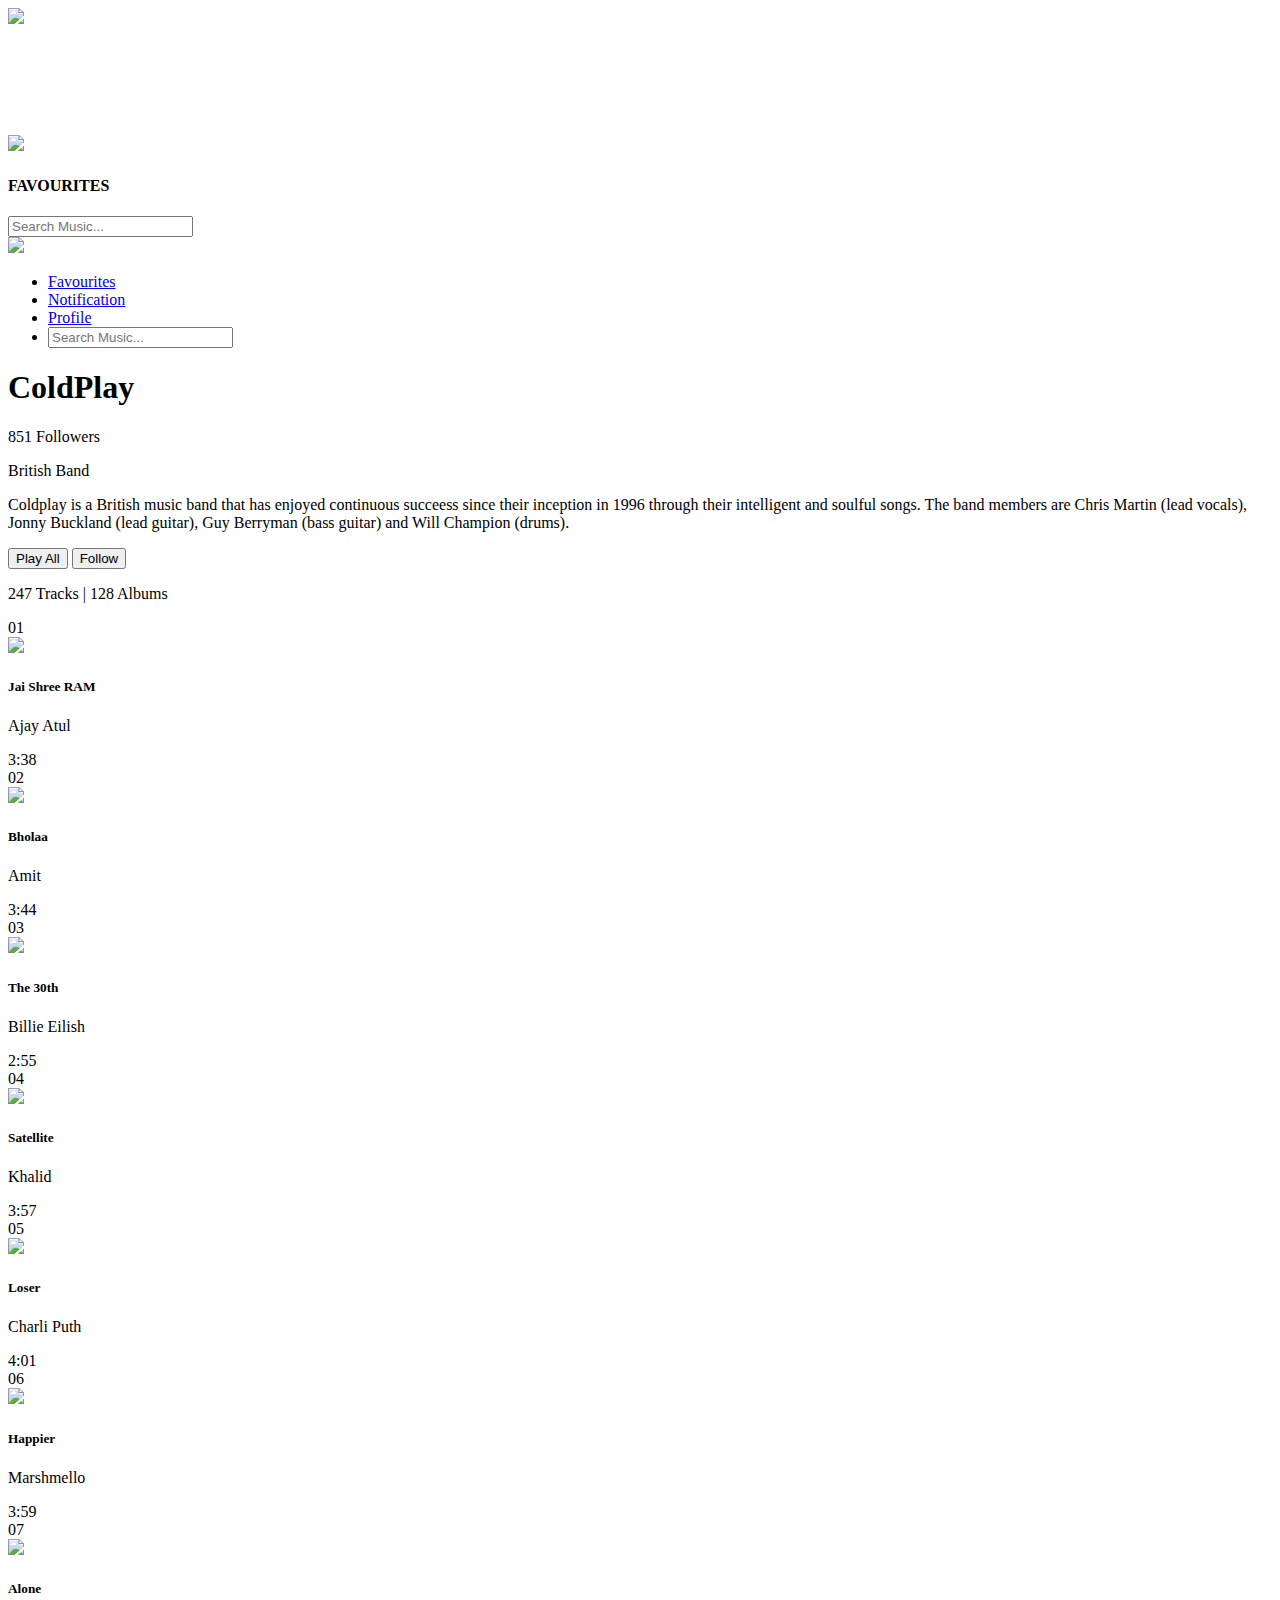
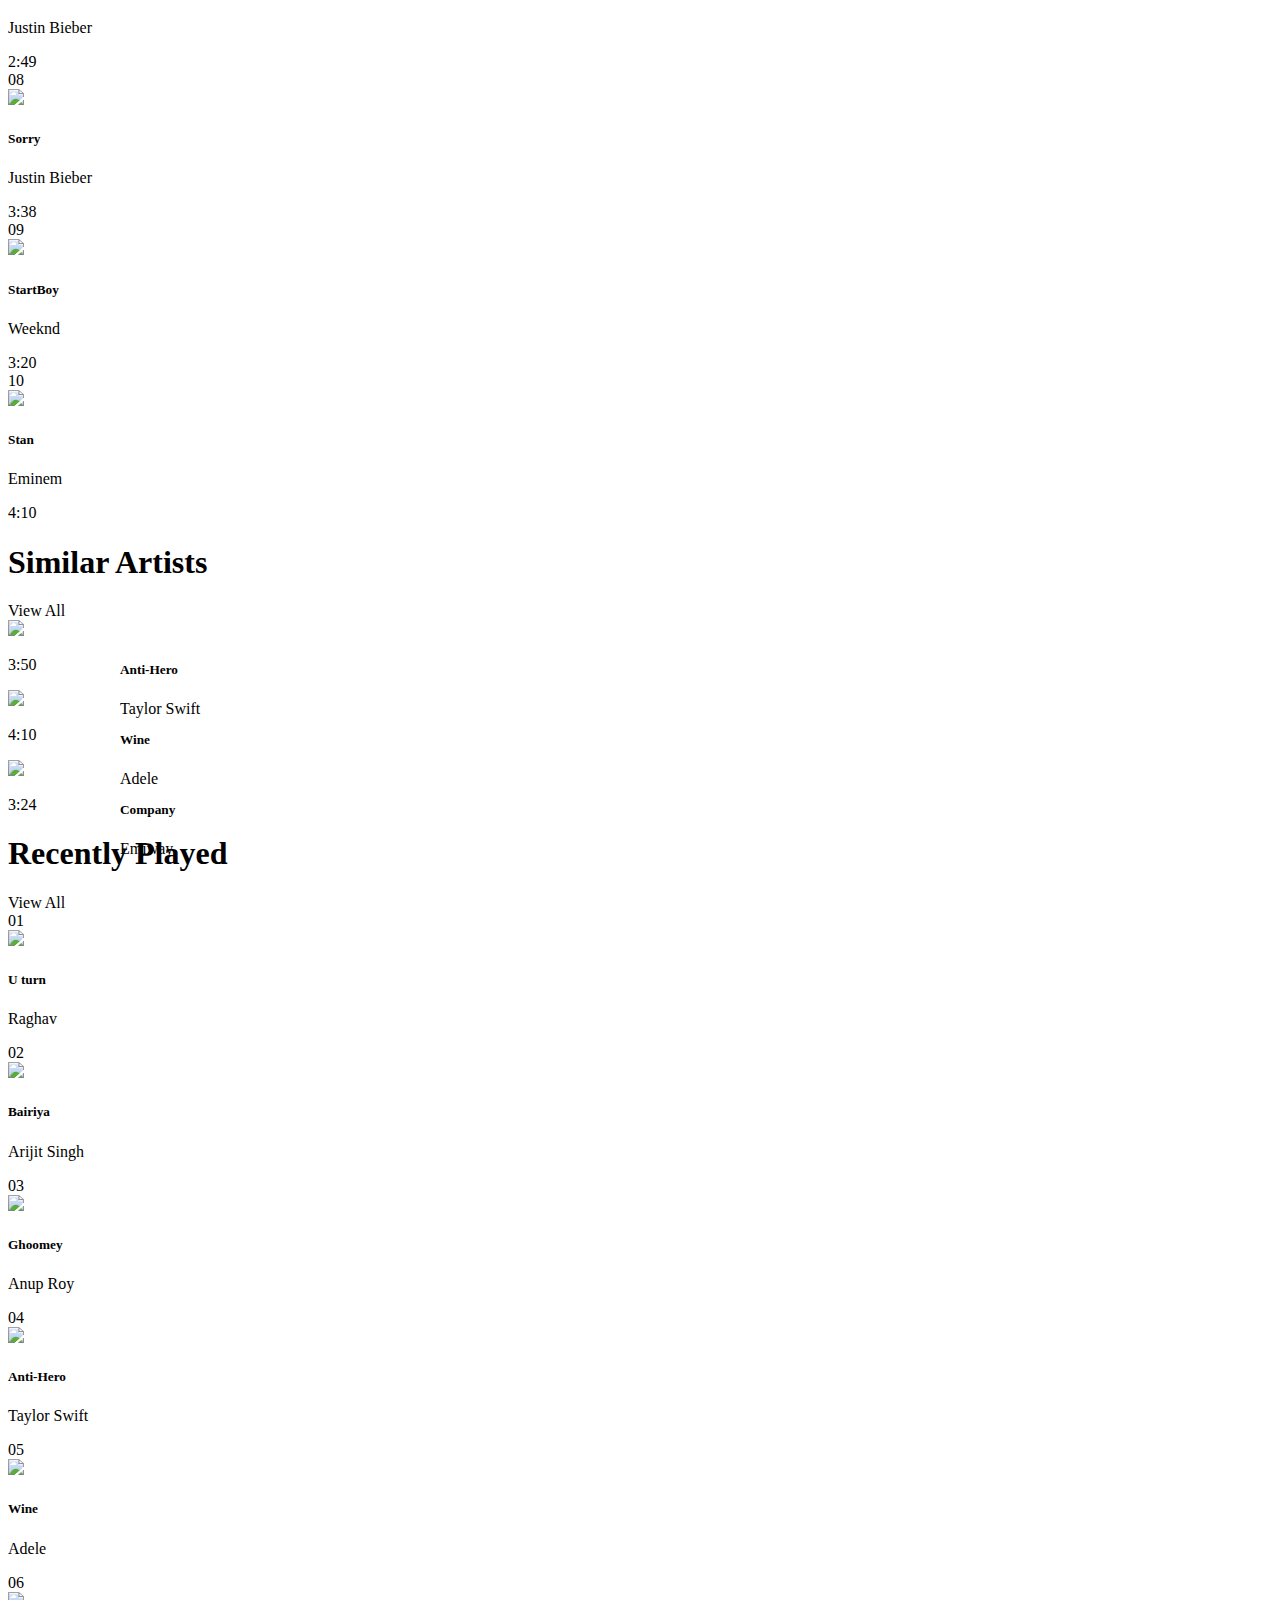
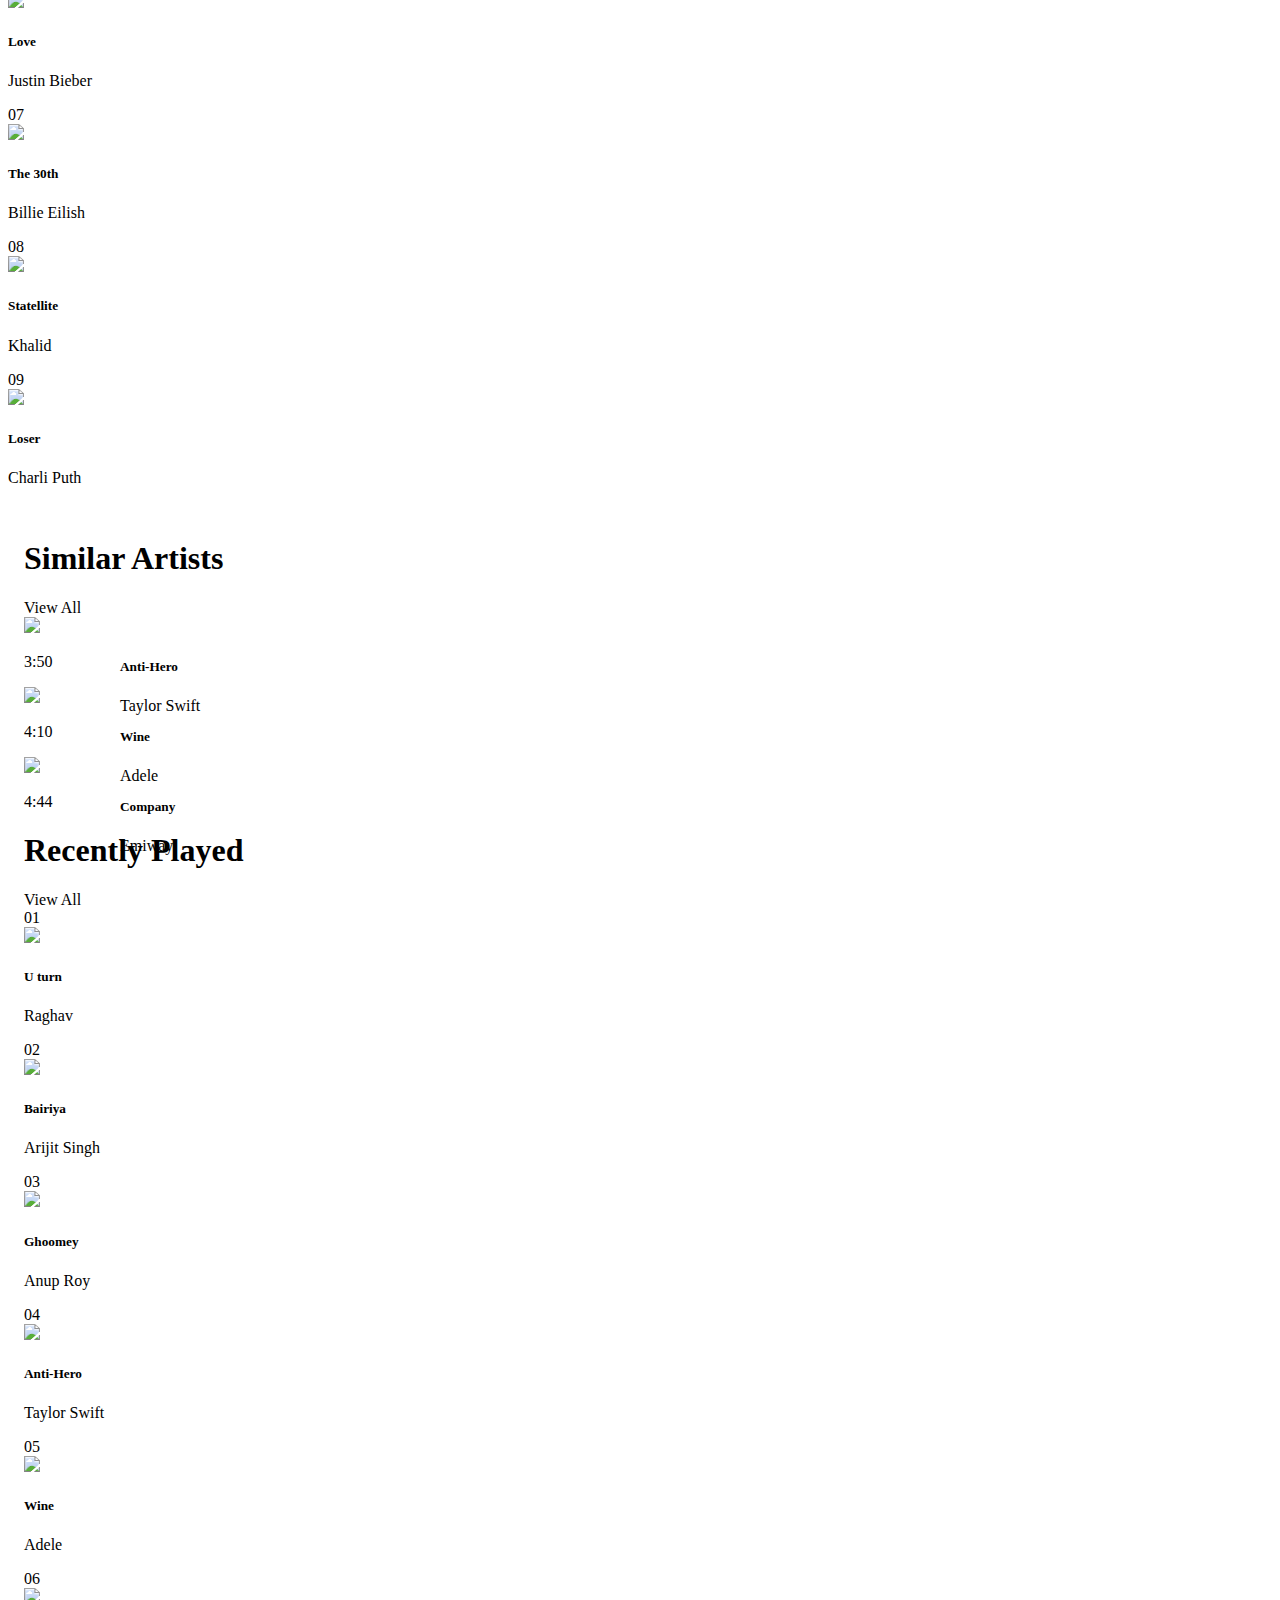
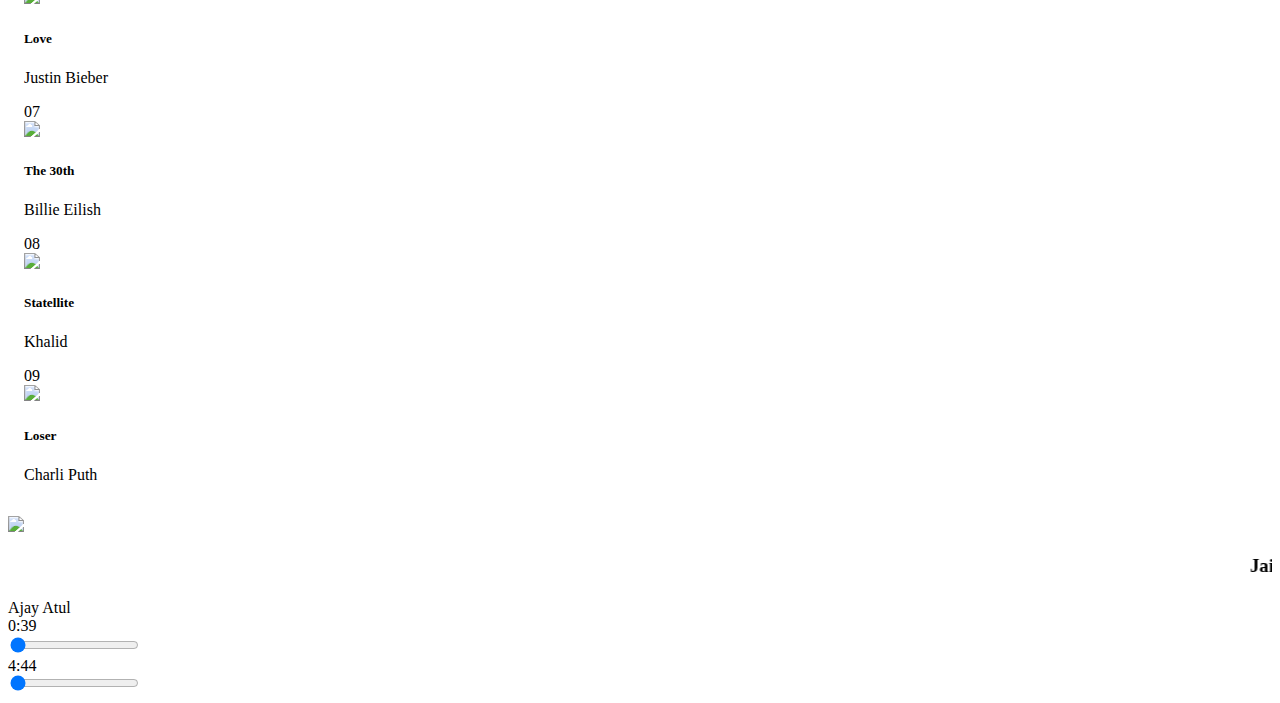
==== SinglePlaylistScreen.html @ eeffe815 "Create SinglePlaylistScreen.html" ====
<!DOCTYPE html>
<html lang="en">
<head>
    <meta charset="UTF-8">
    <meta http-equiv="X-UA-Compatible" content="IE=edge">
    <meta name="viewport" content="width=device-width, initial-scale=1.0">
    <title>PlayList</title>
    <script src="https://kit.fontawesome.com/43fad9bb16.js" crossorigin="anonymous"></script>
    <link href="https://fonts.googleapis.com/css?family=Lora|Ubuntu: 300,400,700&display=swap" rel="stylesheet">
    <link rel="stylesheet" href="https://fonts.googleapis.com/css?family=Material+Icons" media="all">
    <a target="_blank" href="https://icons8.com/icon/Q6YxSYNunbwV/laptop-settings"></a>
    
    <link rel="stylesheet" href="assets/css/single-playlist.css">
</head>
<body>
    
    <!-- Navigation Section -->
    <nav class="navbar">

        <!-- Left Nav -->
        <div class="left-nav">

            <!-- Music Logo -->
            <div class="music-logo">
                <img src="assets/image/music.png">
            </div>
            <!-- Brand Name -->
            <div class="name">
                <a href="index.html" style="text-decoration: none; color: white; ">
                    <h2>R.K.S</h2>
                    <h5>Studio</h5>
                </a>
            </div>

            <!-- FAVOURITES -->
            <div class="fav">
                <img src="https://img.icons8.com/external-smashingstocks-glyph-smashing-stocks/66/FFFFFF/external-reviews-digital-marketing-smashingstocks-glyph-smashing-stocks-2.png"/>
                <h4>FAVOURITES</h4>
            </div>
        </div>

        <!-- Right Nav -->
        <div class="right-nav">

            <!-- Search Box -->
            <div id="search-bar">
                <i id="search-icon" class="fas fa-search"></i>
                <input id="search-input" placeholder="Search Music...">
                <i id="mic-icon" class="fas fa-microphone"></i>
            </div>
    
            <!-- Notification -->
            <div class="notification-box">
                <div class="notification-bell">
                  <span class="bell-top"></span>
                  <span class="bell-middle"></span>
                  <span class="bell-bottom"></span>
                  <span class="bell-rad"></span>
                </div>
            </div>

            <!-- Profile -->
            <div class="profile-picture">
                <img src="assets/image/myphoto.jpeg">
            </div>
        </div>

        <!-- Responsive Dropdown Menu -->
        <div class = "dropdown-menu">

            <div class="bars">
                <i class="fas fa-bars"></i>
            </div>

            <div class ="dropdown-list nav-menu">
                <ul class = "no-list-style">
                    <li >
                        <a href="#"> Favourites </a>
                    </li>
                    <li>
                        <a href="#"> Notification</a>
                    </li>
                    <li>
                        <a href="#"> Profile</a>
                    </li>
                    <li>
                        <div id="search-bar">
                            <i id="search-icon" class="fas fa-search"></i>
                            <input id="search-input" placeholder="Search Music...">
                            <i id="mic-icon" class="fas fa-microphone"></i>
                        </div>
                    </li>
                </ul> 
            </div>
         </div>   
    </nav>
    <!-- Navigation Section End -->

    <main>
        <!-- aside section 1 -->
        <aside class="aside section-1">
            
            <div class="band">
                <div class= "band-image">
                </div>

                <div class="band-detail">
            
                    <div class="descriptive-part">
                        <div class="song-name-main">
                            <h1>ColdPlay</h1>
                        </div>
                        <div class="followers">
                            851 Followers
                        </div>
                        <p class="author">British Band</p>
                        
                        <p class="desc">
                            Coldplay is a British music band that has enjoyed
							continuous succeess since their inception in 1996 through
							their intelligent and soulful songs. The band members are
							Chris Martin (lead vocals), Jonny Buckland (lead guitar),
							Guy Berryman (bass guitar) and Will Champion (drums).
                        </p>
                    </div>
                    <div class="action-part">
                        
                        <div class="btns">
                            <button class="glow-on-hover" type="button">Play All</button>
                            <button>Follow</button>
                        </div>
                        <p>
                            247 Tracks | 128 Albums
                        </p>
                    </div>
                </div>
            </div>

             
             <div class="playlist-items">
                <!-- playlist item1 -->
                <div class="playlist-item">
                    <div class="left">
                        <div>
                            01
                        </div>
                        <div>
                            <img src="assets/image/hindi1.jpg">
                            <div class="play-btn">
                                <i class="fas fa-play"></i>
                            </div>
                        </div>
                        <div>
                            <h5>
                                Jai Shree RAM
                            </h5>
                            <p>
                                Ajay Atul
                            </p>
                        </div>
                    </div>
                    <div class="center">
                        3:38
                    </div>
                    <div class="right">
                        <div>
                            <i class="far fa-heart"></i>
                        </div>
                        <div>
                            <i class="fas fa-plus"></i>
                        </div>
                    </div>
                </div>

                <!-- playlist item2 -->
                <div class="playlist-item">
                    <div class="left">
                        <div>
                            02
                        </div>
                        <div>
                            <img src="assets/image/hindi2.jpg">
                            <div class="play-btn">
                                <i class="fas fa-play"></i>
                            </div>
                        </div>
                        <div>
                            <h5>
                                Bholaa
                            </h5>
                            <p>
                                Amit
                            </p>
                        </div>
                    </div>
                    <div class="center">
                        3:44
                    </div>
                    <div class="right">
                        <div>
                            <i class="far fa-heart"></i>
                        </div>
                        <div>
                            <i class="fas fa-plus"></i>
                        </div>
                    </div>
                </div>
                <!-- playlist item -->
                <div class="playlist-item">
                    <div class="left">
                        <div>
                            03
                        </div>
                        <div>
                            <img src="assets/image/latest4.jpg">
                            <div class="play-btn">
                                <i class="fas fa-play"></i>
                            </div>
                        </div>
                        <div>
                            <h5>
                                The 30th
                            </h5>
                            <p>
                                Billie Eilish
                            </p>
                        </div>
                    </div>
                    <div class="center">
                        2:55
                    </div>
                    <div class="right">
                        <div>
                            <i class="far fa-heart"></i>
                        </div>
                        <div>
                            <i class="fas fa-plus"></i>
                        </div>
                    </div>
                </div>

                <!-- playlist item4 -->
                <div class="playlist-item">
                    <div class="left">
                        <div>
                            04
                        </div>
                        <div>
                            <img src="assets/image/latest5.jpeg">
                            <div class="play-btn">
                                <i class="fas fa-play"></i>
                            </div>
                        </div>
                        <div>
                            <h5>
                                Satellite
                            </h5>
                            <p>
                                Khalid
                            </p>
                        </div>
                    </div>
                    <div class="center">
                        3:57
                    </div>
                    <div class="right">
                        <div>
                            <i class="far fa-heart"></i>
                        </div>
                        <div>
                            <i class="fas fa-plus"></i>
                        </div>
                    </div>
                </div>

                <!-- playlist item5 -->
                <div class="playlist-item">
                    <div class="left">
                        <div>
                            05
                        </div>
                        <div>
                            <img src="assets/image/latest6.jpeg">
                            <div class="play-btn">
                                <i class="fas fa-play"></i>
                            </div>
                        </div>
                        <div>
                            <h5>
                                Loser
                            </h5>
                            <p>
                                Charli Puth
                            </p>
                        </div>
                    </div>
                    <div class="center">
                        4:01
                    </div>
                    <div class="right">
                        <div>
                            <i class="far fa-heart"></i>
                        </div>
                        <div>
                            <i class="fas fa-plus"></i>
                        </div>
                    </div>
                </div>
                <!-- playlist item6 -->
                <div class="playlist-item">
                    <div class="left">
                        <div>
                            06
                        </div>
                        <div>
                            <img src="assets/image/marshmello.jpg">
                            <div class="play-btn">
                                <i class="fas fa-play"></i>
                            </div>
                        </div>
                        <div>
                            <h5>
                                Happier
                            </h5>
                            <p>
                                Marshmello
                            </p>
                        </div>
                    </div>
                    <div class="center">
                        3:59
                    </div>
                    <div class="right">
                        <div>
                            <i class="far fa-heart"></i>
                        </div>
                        <div>
                            <i class="fas fa-plus"></i>
                        </div>
                    </div>
                </div>
                <!-- playlist item7 -->
                <div class="playlist-item">
                    <div class="left">
                        <div>
                            07
                        </div>
                        <div>
                            <img src="assets/image/love.png">
                            <div class="play-btn">
                                <i class="fas fa-play"></i>
                            </div>
                        </div>
                        <div>
                            <h5>
                               Alone
                            </h5>
                            <p>
                                Justin Bieber
                            </p>
                        </div>
                    </div>
                    <div class="center">
                        2:49
                    </div>
                    <div class="right">
                        <div>
                            <i class="far fa-heart"></i>
                        </div>
                        <div>
                            <i class="fas fa-plus"></i>
                        </div>
                    </div>
                </div>
                <!-- playlist item8 -->
                <div class="playlist-item">
                    <div class="left">
                        <div>
                            08
                        </div>
                        <div>
                            <img src="assets/image/popular-artist2.jpg">
                            <div class="play-btn">
                                <i class="fas fa-play"></i>
                            </div>
                        </div>
                        <div>
                            <h5>
                                Sorry
                            </h5>
                            <p>
                                Justin Bieber
                            </p>
                        </div>
                    </div>
                    <div class="center">
                        3:38
                    </div>
                    <div class="right">
                        <div>
                            <i class="far fa-heart"></i>
                        </div>
                        <div>
                            <i class="fas fa-plus"></i>
                        </div>
                    </div>
                </div>

                <!-- playlist item9 -->
                <div class="playlist-item">
                    <div class="left">
                        <div>
                            09
                        </div>
                        <div>
                            <img src="assets/image/weeknd.jpg">
                            <div class="play-btn">
                                <i class="fas fa-play"></i>
                            </div>
                        </div>
                        <div>
                            <h5>
                                StartBoy
                            </h5>
                            <p>
                                Weeknd
                            </p>
                        </div>
                    </div>
                    <div class="center">
                        3:20
                    </div>
                    <div class="right">
                        <div>
                            <i class="far fa-heart"></i>
                        </div>
                        <div>
                            <i class="fas fa-plus"></i>
                        </div>
                    </div>
                </div>
                <!-- playlist item10 -->
                <div class="playlist-item">
                    <div class="left">
                        <div>
                            10
                        </div>
                        <div>
                            <img src="assets/image/popular-artist4.jpg">
                            <div class="play-btn">
                                <i class="fas fa-play"></i>
                            </div>
                        </div>
                        <div>
                            <h5>
                                Stan
                            </h5>
                            <p>
                                Eminem
                            </p>
                        </div>
                    </div>
                    <div class="center">
                        4:10
                    </div>
                    <div class="right">
                        <div>
                            <i class="far fa-heart"></i>
                        </div>
                        <div>
                            <i class="fas fa-plus"></i>
                        </div>
                    </div>
                </div>
                
            </div>
        </aside>
        <!-- ---------------------------- -->



        <!-- Section 2 -->
        <aside class="aside section-2">

            <div class="similar">
                
                <div class="section-heading" style="margin-top: 0px;">
                    <h1>Similar Artists</h1>
                    <div class="view-all-button">
                        View All
                    </div>
                </div>
                
                <div class="list">
                    <!-- item1 -->
                    <div class="list-item">
                        <div>
                            <img src="assets/image/latest1.jpeg">
                        </div>
                        <div style="position: absolute; left:120px;">
                            <h5>
                                Anti-Hero
                            </h5>
                            <p class="author-name">
                                Taylor Swift
                            </p>
                        </div>
                        <div class="extra">
                            <div>
                                <i class="fas fa-ellipsis-h"></i>
                            </div>
                            <p class="author-name">
                                3:50
                            </p>
                        </div>
                    </div>
                    <!-- item2 -->
                    <div class="list-item">
                        <div>
                            <img src="assets/image/latest2.jpeg">
                        </div>
                        <div style="position: absolute; left:120px;">
                            <h5>
                                Wine
                            </h5>
                            <p class="author-name">
                                Adele
                            </p>
                        </div>
                        <div class="extra">
                            <div>
                                <i class="fas fa-ellipsis-h"></i>
                            </div>
                            <p class="author-name">
                                4:10
                            </p>
                        </div>
                    </div>

                    <!-- item3 -->
                    <div class="list-item">
                        <div>
                            <img src="assets/image/hindi3.jpeg">
                        </div>
                        <div style="position: absolute; left:120px;">
                            <h5>
                                Company
                            </h5>
                            <p class="author-name">
                                Emiway
                            </p>
                        </div>
                        <div class="extra">
                            <div>
                                <i class="fas fa-ellipsis-h"></i>
                            </div>
                            <p class="author-name">
                                3:24
                            </p>
                        </div>
                    </div>
                </div>

                <!-- recently played section -->
                <div class="similar">
                    <div class="section-heading recent-played">
                        <h1>Recently Played</h1>
                        <div class="view-all-button">
                            View All
                        </div>
                    </div>
                    
                    <div class="list">
                        <!-- item -->
                        <div class="playlist-item">
                            <div class="left" style="width: 60%;">
                                <div>
                                    01
                                </div>
                                <div>
                                    <img src="assets/image/hindi4.jpg">
                                    <div class="play-btn">
                                        <i class="fas fa-play"></i>
                                    </div>
                                </div>
                                <div>
                                    <h5>
                                        U turn
                                    </h5>
                                    <p>
                                        Raghav
                                    </p>
                                </div>
                            </div>
                            <div class="right">
                                <div>
                                    <i class="far fa-heart"></i>
                                </div>
                            </div>
                        </div>

                        <!-- item -->
                        <div class="playlist-item">
                            <div class="left" style="width: 60%;">
                                <div>
                                    02
                                </div>
                                <div>
                                    <img src="assets/image/hindi5.jpg">
                                    <div class="play-btn">
                                        <i class="fas fa-play"></i>
                                    </div>
                                </div>
                                <div>
                                    <h5>
                                        Bairiya
                                    </h5>
                                    <p>
                                        Arijit Singh
                                    </p>
                                </div>
                            </div>
                            <div class="right">
                                <div>
                                    <i class="far fa-heart"></i>
                                </div>
                            </div>
                        </div>

                        <!-- item -->
                        <div class="playlist-item">
                            <div class="left" style="width: 60%;">
                                <div>
                                    03
                                </div>
                                <div>
                                    <img src="assets/image/hindi6.jpg">
                                    <div class="play-btn">
                                        <i class="fas fa-play"></i>
                                    </div>
                                </div>
                                <div>
                                    <h5>
                                        Ghoomey
                                    </h5>
                                    <p>
                                        Anup Roy
                                    </p>
                                </div>
                            </div>
                            <div class="right">
                                <div>
                                    <i class="far fa-heart"></i>
                                </div>
                            </div>
                        </div>
                        <!-- item -->
                        <div class="playlist-item">
                            <div class="left" style="width: 60%;">
                                <div>
                                    04
                                </div>
                                <div>
                                    <img src="assets/image/latest1.jpeg">
                                    <div class="play-btn">
                                        <i class="fas fa-play"></i>
                                    </div>
                                </div>
                                <div>
                                    <h5>
                                        Anti-Hero
                                    </h5>
                                    <p>
                                        Taylor Swift
                                    </p>
                                </div>
                            </div>
                            <div class="right">
                                <div>
                                    <i class="far fa-heart"></i>
                                </div>
                            </div>
                        </div>

                        <!-- item -->
                        <div class="playlist-item">
                            <div class="left" style="width: 60%;">
                                <div>
                                    05
                                </div>
                                <div>
                                    <img src="assets/image/latest2.jpeg">
                                    <div class="play-btn">
                                        <i class="fas fa-play"></i>
                                    </div>
                                </div>
                                <div>
                                    <h5>
                                        Wine
                                    </h5>
                                    <p>
                                        Adele
                                    </p>
                                </div>
                            </div>
                            <div class="right">
                                <div>
                                    <i class="far fa-heart"></i>
                                </div>
                            </div>
                        </div>

                        <!-- item -->
                        <div class="playlist-item">
                            <div class="left" style="width: 60%;">
                                <div>
                                    06
                                </div>
                                <div>
                                    <img src="assets/image/latest3.jpg">
                                    <div class="play-btn">
                                        <i class="fas fa-play"></i>
                                    </div>
                                </div>
                                <div>
                                    <h5>
                                        Love
                                    </h5>
                                    <p>
                                        Justin Bieber
                                    </p>
                                </div>
                            </div>
                            <div class="right">
                                <div>
                                    <i class="far fa-heart"></i>
                                </div>
                            </div>
                        </div>
                        <!-- item -->
                        <div class="playlist-item">
                            <div class="left" style="width: 60%;">
                                <div>
                                    07
                                </div>
                                <div>
                                    <img src="assets/image/latest4.jpg">
                                    <div class="play-btn">
                                        <i class="fas fa-play"></i>
                                    </div>
                                </div>
                                <div>
                                    <h5>
                                        The 30th
                                    </h5>
                                    <p>
                                        Billie Eilish
                                    </p>
                                </div>
                            </div>
                            <div class="right">
                                <div>
                                    <i class="far fa-heart"></i>
                                </div>
                            </div>
                        </div>
                        <!-- item -->
                        <div class="playlist-item">
                            <div class="left" style="width: 60%;">
                                <div>
                                    08
                                </div>
                                <div>
                                    <img src="assets/image/latest5.jpeg">
                                    <div class="play-btn">
                                        <i class="fas fa-play"></i>
                                    </div>
                                </div>
                                <div>
                                    <h5>
                                        Statellite
                                    </h5>
                                    <p>
                                        Khalid
                                    </p>
                                </div>
                            </div>
                            <div class="right">
                                <div>
                                    <i class="far fa-heart"></i>
                                </div>
                            </div>
                        </div>
                        <!-- item -->
                        <div class="playlist-item">
                            <div class="left" style="width: 60%;">
                                <div>
                                    09
                                </div>
                                <div>
                                    <img src="assets/image/latest6.jpeg">
                                    <div class="play-btn">
                                        <i class="fas fa-play"></i>
                                    </div>
                                </div>
                                <div>
                                    <h5>
                                        Loser
                                    </h5>
                                    <p>
                                        Charli Puth 
                                    </p>
                                </div>
                            </div>
                            <div class="right">
                                <div>
                                    <i class="far fa-heart"></i>
                                </div>
                            </div>
                        </div>
                    </div>
                </div>
            </div>
        </aside>
    </main> 

    <!-- Queue Menu After 900px -->
    <div class="play-button">
        <a href="#play-bar6"><i class="fa-solid fa-rectangle-list" style="border:none"></i></a>
    </div>

    <div id="play-bar6">
        <a href="#" class="close">
        </a>

        <div class="similar" style="padding: 1rem;">
                
            <div class="section-heading">
                <h1>Similar Artists</h1>
                <div class="view-all-button">
                    View All
                </div>
            </div>
            
            <div class="list">
                <!-- item -->
                <div class="list-item">
                    <div>
                        <img src="assets/image/latest1.jpeg">
                    </div>
                    <div style="position: absolute; left:120px;">
                        <h5>
                            Anti-Hero
                        </h5>
                        <p class="author-name">
                            Taylor Swift
                        </p>
                    </div>
                    <div class="extra">
                        <div>
                            <i class="fas fa-ellipsis-h"></i>
                        </div>
                        <p class="author-name">
                            3:50
                        </p>
                    </div>
                </div>
                <!-- item -->
                <div class="list-item">
                    <div>
                        <img src="assets/image/latest2.jpeg">
                    </div>
                    <div style="position: absolute; left:120px;">
                        <h5>
                            Wine
                        </h5>
                        <p class="author-name">
                            Adele
                        </p>
                    </div>
                    <div class="extra">
                        <div>
                            <i class="fas fa-ellipsis-h"></i>
                        </div>
                        <p class="author-name">
                            4:10
                        </p>
                    </div>
                </div>
                <!-- item -->
                <div class="list-item">
                    <div>
                        <img src="assets/image/hindi3.jpeg">
                    </div>
                    <div style="position: absolute; left:120px;">
                        <h5>
                            Company
                        </h5>
                        <p class="author-name">
                            Emiway
                        </p>
                    </div>
                    <div class="extra">
                        <div>
                            <i class="fas fa-ellipsis-h"></i>
                        </div>
                        <p class="author-name">
                            4:44
                        </p>
                    </div>
                </div>
            </div>

            <!-- recently played section -->
            <div class="similar">
                <div class="section-heading">
                    <h1>Recently Played</h1>
                    <div class="view-all-button">
                        View All
                    </div>
                </div>
                
                <div class="list">
                    <!-- item -->
                    <div class="playlist-item">
                        <div class="left" style="width: 60%;">
                            <div>
                                01
                            </div>
                            <div>
                                <img src="assets/image/hindi4.jpg">
                                <div class="play-btn">
                                    <i class="fas fa-play"></i>
                                </div>
                            </div>
                            <div>
                                <h5>
                                    U turn
                                </h5>
                                <p>
                                    Raghav
                                </p>
                            </div>
                        </div>
                        <div class="right">
                            <div>
                                <i class="far fa-heart"></i>
                            </div>
                        </div>
                    </div>

                    <!-- item -->
                    <div class="playlist-item">
                        <div class="left" style="width: 60%;">
                            <div>
                                02
                            </div>
                            <div>
                                <img src="assets/image/hindi5.jpg">
                                <div class="play-btn">
                                    <i class="fas fa-play"></i>
                                </div>
                            </div>
                            <div>
                                <h5>
                                    Bairiya
                                </h5>
                                <p>
                                    Arijit Singh
                                </p>
                            </div>
                        </div>
                        <div class="right">
                            <div>
                                <i class="far fa-heart"></i>
                            </div>
                        </div>
                    </div>

                    <!-- item -->
                    <div class="playlist-item">
                        <div class="left" style="width: 60%;">
                            <div>
                                03
                            </div>
                            <div>
                                <img src="assets/image/hindi6.jpg">
                                <div class="play-btn">
                                    <i class="fas fa-play"></i>
                                </div>
                            </div>
                            <div>
                                <h5>
                                    Ghoomey
                                </h5>
                                <p>
                                    Anup Roy
                                </p>
                            </div>
                        </div>
                        <div class="right">
                            <div>
                                <i class="far fa-heart"></i>
                            </div>
                        </div>
                    </div>
                    <!-- item -->
                    <div class="playlist-item">
                        <div class="left" style="width: 60%;">
                            <div>
                                04
                            </div>
                            <div>
                                <img src="assets/image/latest1.jpeg">
                                <div class="play-btn">
                                    <i class="fas fa-play"></i>
                                </div>
                            </div>
                            <div>
                                <h5>
                                    Anti-Hero
                                </h5>
                                <p>
                                    Taylor Swift
                                </p>
                            </div>
                        </div>
                        <div class="right">
                            <div>
                                <i class="far fa-heart"></i>
                            </div>
                        </div>
                    </div>

                    <!-- item -->
                    <div class="playlist-item">
                        <div class="left" style="width: 60%;">
                            <div>
                                05
                            </div>
                            <div>
                                <img src="assets/image/latest2.jpeg">
                                <div class="play-btn">
                                    <i class="fas fa-play"></i>
                                </div>
                            </div>
                            <div>
                                <h5>
                                    Wine
                                </h5>
                                <p>
                                    Adele
                                </p>
                            </div>
                        </div>
                        <div class="right">
                            <div>
                                <i class="far fa-heart"></i>
                            </div>
                        </div>
                    </div>

                    <!-- item -->
                    <div class="playlist-item">
                        <div class="left" style="width: 60%;">
                            <div>
                                06
                            </div>
                            <div>
                                <img src="assets/image/latest3.jpg">
                                <div class="play-btn">
                                    <i class="fas fa-play"></i>
                                </div>
                            </div>
                            <div>
                                <h5>
                                    Love
                                </h5>
                                <p>
                                    Justin Bieber
                                </p>
                            </div>
                        </div>
                        <div class="right">
                            <div>
                                <i class="far fa-heart"></i>
                            </div>
                        </div>
                    </div>
                    <!-- item -->
                    <div class="playlist-item">
                        <div class="left" style="width: 60%;">
                            <div>
                                07
                            </div>
                            <div>
                                <img src="assets/image/latest4.jpg">
                                <div class="play-btn">
                                    <i class="fas fa-play"></i>
                                </div>
                            </div>
                            <div>
                                <h5>
                                    The 30th
                                </h5>
                                <p>
                                    Billie Eilish
                                </p>
                            </div>
                        </div>
                        <div class="right">
                            <div>
                                <i class="far fa-heart"></i>
                            </div>
                        </div>
                    </div>
                    <!-- item -->
                    <div class="playlist-item">
                        <div class="left" style="width: 60%;">
                            <div>
                                08
                            </div>
                            <div>
                                <img src="assets/image/latest5.jpeg">
                                <div class="play-btn">
                                    <i class="fas fa-play"></i>
                                </div>
                            </div>
                            <div>
                                <h5>
                                    Statellite
                                </h5>
                                <p>
                                    Khalid
                                </p>
                            </div>
                        </div>
                        <div class="right">
                            <div>
                                <i class="far fa-heart"></i>
                            </div>
                        </div>
                    </div>
                    <!-- item -->
                    <div class="playlist-item">
                        <div class="left" style="width: 60%;">
                            <div>
                                09
                            </div>
                            <div>
                                <img src="assets/image/latest6.jpeg">
                                <div class="play-btn">
                                    <i class="fas fa-play"></i>
                                </div>
                            </div>
                            <div>
                                <h5>
                                    Loser
                                </h5>
                                <p>
                                    Charli Puth 
                                </p>
                            </div>
                        </div>
                        <div class="right">
                            <div>
                                <i class="far fa-heart"></i>
                            </div>
                        </div>
                    </div>
                </div>
            </div>
        </div>

    </div>

    <!-- Music Player -->

    <footer>
        <div class="active-song-description">
            
            <div id="song-image">
                <img src="assets/image/hindi1.jpg">
            </div>
            
            <div class="song-desc">
                <div>
                    <marquee behavior="scroll" direction="left" scrollamount="15" scrolldelay="500"><h3>Jai Shree RAM</h3></marquee>
                </div>
                <div>
                    Ajay Atul
                </div>
            </div>
                
            <div class="heart-and-ban-icon">
                <span>
                    <i class="far fa-heart"></i>
                </span>
                <span>
                    <i class="fas fa-ban"></i>
                </span>
            </div>
        </div>
        
        <div class="player">
            <div class="controls">
                <div><i class="fas fa-random"></i></div>
                <div><i class="fas fa-step-backward"></i></div>
                <div><i class="fas fa-pause-circle"></i></div>
                <div><i class="fas fa-step-forward"></i></div>
                <div><i class="fas fa-redo"></i></div>
            </div>
            
            <div id="slider">
                
                <div class="time">
                    0:39
                </div>
                <div class="slidecontainer">
                    <input type="range" min="0" max="100" value="0" class="slider" id="myRange">
                </div>
                
                <div class="time">
                    4:44
                </div>
            </div>
        </div>
        
        <div class="extras">
            <div>
                <i class="fas fa-list-ul"></i>
            </div>
            <div>
                <i class="fas fa-laptop"></i>
            </div>
            <div>
                <i class="fas fa-volume-up"></i>
            </div>
            <div class="slidecontainer" style="max-width:5rem;">
                <input type="range" min="0" max="100" value="0" class="slider" id="myRange" style="margin-top:0px;">
            </div>
            <div>
                <i class="fas fa-expand-alt"></i>
            </div>
        </div>
    </footer>


</body>
</html>
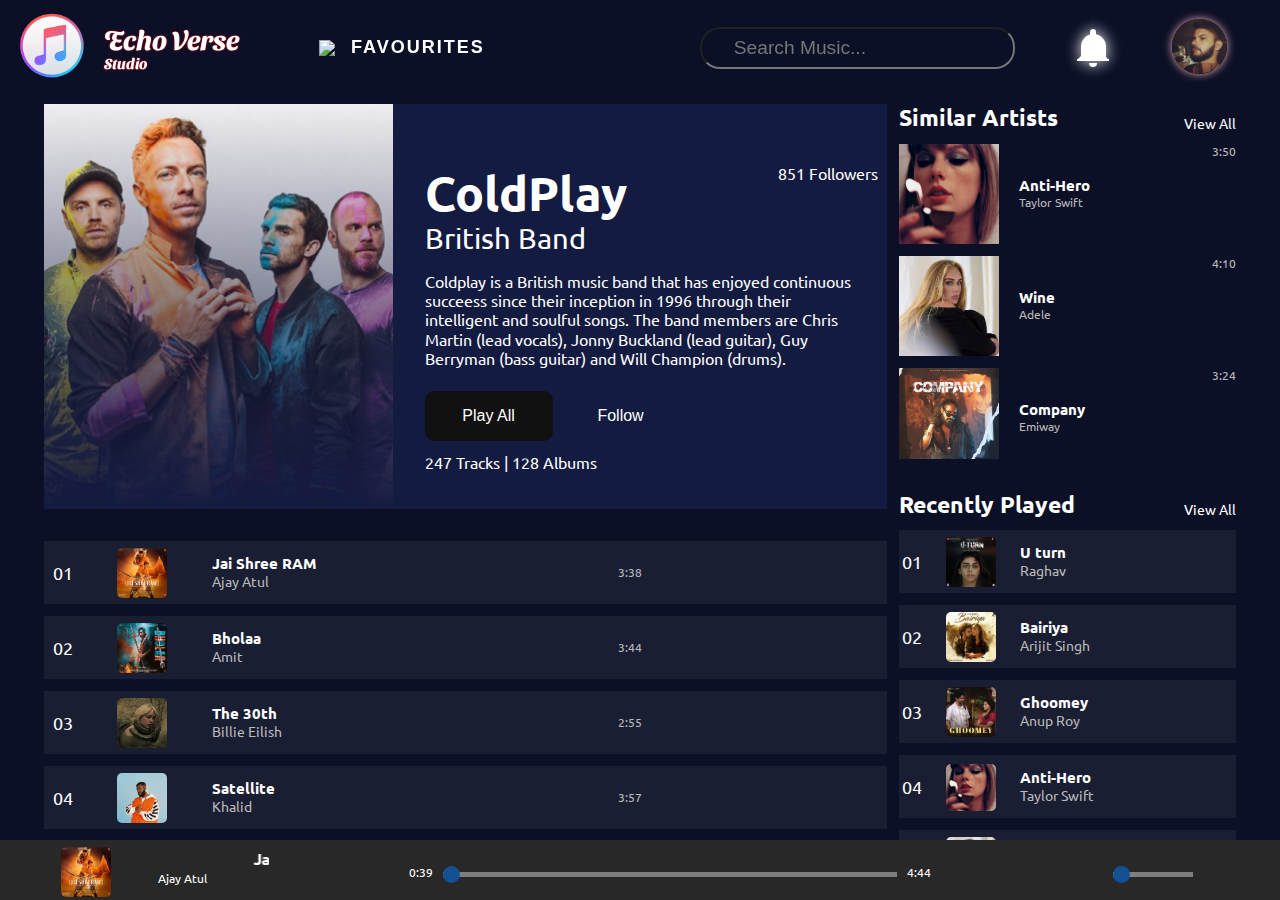
==== commit b4acd744: "Update SinglePlaylistScreen.html" ====
--- a/SinglePlaylistScreen.html
+++ b/SinglePlaylistScreen.html
@@ -27,7 +27,7 @@
             <!-- Brand Name -->
             <div class="name">
                 <a href="index.html" style="text-decoration: none; color: white; ">
-                    <h2>R.K.S</h2>
+                    <h2>Echo Verse</h2>
                     <h5>Studio</h5>
                 </a>
             </div>
--- a/assets/css/single-playlist.css
+++ b/assets/css/single-playlist.css
@@ -0,0 +1,1152 @@
+/* ------------Google Fonts------------ */
+@import url("https://fonts.googleapis.com/css2?family=Lobster&display=swap");
+@import url("https://fonts.googleapis.com/css2?family=Sansita+Swashed:wght@300&display=swap");
+@import url('https://fonts.googleapis.com/css?family=Josefin+Sans&display=swap');
+
+
+* {
+    margin: 0;
+    padding: 0;
+}
+
+html {
+    line-height: 1.2;
+    box-sizing: border-box;
+}  
+
+*,
+*::after,
+*::before {
+    box-sizing: inherit;
+}
+
+body::-webkit-scrollbar {
+	display: none;
+}
+
+
+body{
+    position: relative;
+    color: white;
+    font-size: 18px;
+    font-family: 'Ubuntu', sans-serif;
+    background-color: black;
+}
+
+.navbar{
+    position: fixed;
+    top: 0;
+    left: 0;
+    right: 0;
+    bottom: 0;
+    display: flex;
+    justify-content: center;
+    align-items: center;
+    height: 6rem;
+    width: 100%;
+    margin: 0 auto;
+    background: linear-gradient(#0C1027 , transparent 35rem);
+    z-index: 999999999999999;
+}
+
+.left-nav{
+    width: 45%;
+    display: flex;
+    align-items: center;
+}
+
+/* ----Music Logo------ */
+
+.left-nav .music-logo img{
+    margin-left: 1rem;
+    width: 4.5rem;
+    cursor: pointer;
+    border-radius: 50%;
+    transition: box-shadow 0.3s linear, border 0.3s linear;
+    animation: rotate 5s linear infinite;
+}
+
+
+@keyframes rotate {
+	0% {
+		transform: rotate(-360deg);
+	}
+}
+/* ------------------ */
+
+/* -----Name-------- */
+
+.left-nav .name{
+    margin: 0 1rem;
+    padding: 0;
+    /* text-align: center; */
+    font-family: "Sansita Swashed", cursive;
+    animation: scale 0.8s cubic-bezier(0.86, 0, 0.07, 1) infinite;
+    text-shadow: 0px 0px 2px red;
+}
+
+@keyframes scale {
+	0% {
+		transform: scale(1.2);
+	}
+}
+/* -------------------------- */
+
+
+/* ----------Favourite------ */
+
+.left-nav .fav{
+    display: flex;
+    align-items: center;
+    margin-left: 4rem;
+    gap: 2px;
+    letter-spacing: 2px;
+    font-family: sans-serif;
+    cursor: pointer; 
+}
+
+.left-nav .fav img{
+    width: 30px;
+    cursor: pointer;
+}
+
+.left-nav .fav img, h4:hover{
+    animation: fade 1s ease-in-out infinite alternate;
+}
+
+
+
+
+/* --------Right Nav-------- */
+
+.right-nav{
+    width: 55%;
+    display: flex;
+    margin-left: 8rem;
+    justify-content: space-evenly;
+    align-items: center;
+}
+
+
+/* ---------Search-Bar---------- */
+
+#search-bar {
+    position: relative;
+    /* margin-left: 5rem; */
+}
+
+#search-bar::before{
+    content: '';
+    position: absolute;
+    width: 100%;
+    height: 100%;
+    backdrop-filter: blur(5px);
+    z-index: -1;
+}
+  
+#search-input {
+    background: none;
+    outline: none;
+    color: white;
+    line-height: 2rem;
+    border-radius: 20px;
+    padding: 0.2rem 2rem;
+    font-size: 1.2rem;
+}
+  
+#search-icon {
+    position: absolute;
+    top: 0;
+    left: 0;
+    margin-top: 0.8rem;
+    padding: 0px 0.5rem;
+}
+  
+#mic-icon {
+    position: absolute;
+    top: 0;
+    right: 0;
+    margin-top: 0.8rem;
+    padding: 0px 0.5rem;
+}
+
+
+/* ------Bell------------- */
+
+.notification-box {
+    /* position: fixed; */
+    z-index: 99;
+    /* top: 30px;
+    right: 30px; */
+    width: 50px;
+    text-align: center;
+    cursor: pointer;
+}
+
+.notification-bell {
+    animation: bell 1s 1s both infinite;
+}
+
+.notification-bell * {
+    display: block;
+    margin: 0 auto;
+    background-color: #fff;
+    box-shadow: 0px 0px 15px #fff;
+}
+
+.bell-top {
+    width: 6px;
+    height: 6px;
+    border-radius: 3px 3px 0 0;
+}
+
+.bell-middle {
+    width: 25px;
+    height: 25px;
+    margin-top: -1px;
+    border-radius: 12.5px 12.5px 0 0;
+}
+
+.bell-bottom {
+    position: relative;
+    z-index: 0;
+    width: 32px;
+    height: 2px;
+}
+
+.bell-bottom::before,
+.bell-bottom::after {
+    content: '';
+    position: absolute;
+    top: -4px;
+}
+
+.bell-bottom::before {
+    left: 1px;
+    border-bottom: 4px solid #fff;
+    border-right: 0 solid transparent;
+    border-left: 4px solid transparent;
+}
+
+.bell-bottom::after {
+    right: 1px;
+    border-bottom: 4px solid #fff;
+    border-right: 4px solid transparent;
+    border-left: 0 solid transparent;
+}
+
+.bell-rad {
+    width: 8px;
+    height: 4px;
+    margin-top: 2px;
+    border-radius: 0 0 4px 4px;
+    animation: rad 1s 2s both infinite;
+}
+
+@keyframes bell {
+    0% { transform: rotate(0); }
+    10% { transform: rotate(30deg); }
+    20% { transform: rotate(0); }
+    80% { transform: rotate(0); }
+    90% { transform: rotate(-30deg); }
+    100% { transform: rotate(0); }
+}
+
+@keyframes rad {
+    0% { transform: translateX(0); }
+    10% { transform: translateX(6px); }
+    20% { transform: translateX(0); }
+    80% { transform: translateX(0); }
+    90% { transform: translateX(-6px); }
+    100% { transform: translateX(0); }
+}
+
+@keyframes zoom {
+    0% { opacity: 0; transform: scale(0); }
+    10% { opacity: 1; transform: scale(1); }
+    50% { opacity: 1; }
+    51% { opacity: 0; }
+    100% { opacity: 0; }
+}
+
+/* ------Profile--------- */
+
+.right-nav .profile-picture img{
+    width: 55px;
+    border-radius: 50%;
+    box-shadow: 0px 0px 8px #f3b2b2;
+    transition: all 0.2s ease-in-out;
+}  
+
+.right-nav .profile-picture img:hover{
+    box-shadow: 0px 0px 15px #fff;
+}
+
+/* ----- Dropdown-Menu -------- */
+
+.bars{
+    color: white;
+    margin: 0;
+    margin-right: 5%;
+    display: none;
+}
+
+.bars i {
+    font-size: 2rem;
+}
+
+.dropdown-list{
+    margin: 0;
+    display: none;
+    border: 1px solid red;
+    border-radius: 20px;
+    box-shadow: 0px 4px 8px 1px transparent;
+    backdrop-filter: blur(1rem);
+}
+
+.dropdown-list ul{
+    margin: 0.2rem 0.2rem;
+    padding: 0px 0.8rem;
+    line-height: 2rem;
+}
+
+.dropdown-menu:hover .dropdown-list{
+    display: block;
+    position: absolute;
+    right: 3%;
+}
+
+.dropdown-list li{
+    margin: 0.4rem 0px;
+}
+
+.no-list-style{
+    list-style: none;
+}
+
+.no-list-style li {
+    font-weight: 100;
+    font-size: 0.9rem;
+    text-align: center;
+}
+
+.no-list-style li a{
+    list-style: none;
+    color: white;
+    text-decoration: none;
+}
+
+.nav-menu li a {
+    text-align: center;
+    transition: color 0.5s, border-bottom 4s;
+}
+
+.nav-menu li a:hover {
+    color: rgb(246, 208, 208);
+    border-bottom: 1px solid black;
+}
+
+/* ---Nav Media Query */
+
+
+@media only screen and (max-width: 1100px) {
+    .left-nav{
+        width: 45%;
+    }
+
+    .right-nav{
+        width: 55%;
+        margin-right: 1rem;
+        gap: 0.5rem;
+    }
+
+    .left-nav .fav{
+        font-size: 0;
+    }
+
+    .left-nav .fav img{
+        margin-left: -2rem;
+    }
+}
+
+@media only screen and (max-width: 900px) {
+    .left-nav{
+        width: 20%;
+    }
+
+    .right-nav{
+        width: 80%;
+        gap: 1rem;
+    }
+}
+
+@media only screen and (max-width: 790px) {
+    .navbar{
+        padding: 0 1rem;
+        display: flex;
+        justify-content: space-between;
+    }
+
+    .dropdown-menu{
+        display: flex;
+        gap: 5rem;
+    }
+
+    .bars {
+        display: block;
+    }
+
+    #search-bar{
+        display: block;
+    }
+    
+    .right-nav {
+        display: none;
+    }
+
+    .left-nav .fav{
+        display: none;
+    }
+}
+
+/* ------------------------------- */
+
+/* main */
+main {
+    height: 100vh;
+    width: 100%;
+    margin: 0 auto;
+	padding: 0% 3%;
+	box-sizing: border-box;
+	display: flex;
+	flex-direction: row;
+	justify-content: space-around;
+	transition: all ease-in-out 1s;
+    background-color: #0C1027;
+}
+
+.aside {
+    margin-top: 6.5rem;
+	display: inline-block;
+	overflow: hidden;
+}
+
+.section-1 {
+	width: 70%;
+	height: 82vh;
+	overflow: scroll;
+}
+
+.section-1::-webkit-scrollbar {
+	display: none;
+}
+
+.section-2 {
+	width: 28%;
+	height: 88vh;
+	z-index: 2;
+}
+
+.band {
+	height: auto;
+	width: 100%;
+	box-sizing: border-box;
+	display: flex;
+	flex-direction: row;
+	justify-content: space-between;
+	align-items: center;
+	background-color: #141b41;
+	/* margin-bottom: 40px; */
+	position: relative;
+}
+
+.band-image {
+	height: 45vh;
+	width: 45vh;
+	background-image: linear-gradient(
+			to bottom,
+			transparent,
+			rgba(20, 27, 65, 1)
+		),
+		url("../image/banner.png");
+        background-size: cover;
+}
+
+.band-detail {
+	width: 67%;
+	height: 100%;
+	display: flex;
+	flex-direction: column;
+	justify-content: center;
+	box-sizing: border-box;
+	padding: 2rem;
+}
+
+.descriptive-part,
+.action-part {
+	width: 100%;
+	height: max-content;
+	margin-top: 23px;
+}
+
+.song-name-main,
+.followers {
+	display: inline-block;
+}
+
+.song-name-main h1 {
+	font-size: 3rem;
+    cursor: pointer;
+}
+
+.author {
+    margin-bottom: 1rem;
+	font-size: 1.8rem;
+}
+
+
+.followers {
+	position: absolute;
+	right: 1%;
+	/* top: 20%; */
+    font-size: 1rem;
+    cursor: pointer;
+}
+
+.desc {
+	font-size: 1rem;
+}
+
+.action-part p {
+    margin-top: 12px;
+	font-size: 1rem;
+}
+
+.glow-on-hover {
+    width: 220px;
+    height: 50px;
+    border: none;
+    outline: none;
+    color: #fff;
+    background: #111;
+    cursor: pointer;
+    position: relative;
+    z-index: 0;
+    border-radius: 10px;
+}
+
+.glow-on-hover:before {
+    content: '';
+    background: linear-gradient(45deg, #ff0000, #ff7300, #fffb00, #48ff00, #00ffd5, #002bff, #7a00ff, #ff00c8, #ff0000);
+    position: absolute;
+    top: -2px;
+    left:-2px;
+    background-size: 400%;
+    z-index: -1;
+    filter: blur(5px);
+    width: calc(100% + 4px);
+    height: calc(100% + 4px);
+    animation: glowing 20s linear infinite;
+    opacity: 0;
+    transition: opacity .3s ease-in-out;
+    border-radius: 10px;
+}
+
+.glow-on-hover:active {
+    color: #000
+}
+
+.glow-on-hover:active:after {
+    background: transparent;
+}
+
+.glow-on-hover:hover:before {
+    opacity: 1;
+}
+
+.glow-on-hover:after {
+    z-index: -1;
+    content: '';
+    position: absolute;
+    width: 100%;
+    height: 100%;
+    background: #111;
+    left: 0;
+    top: 0;
+    border-radius: 10px;
+}
+
+@keyframes glowing {
+    0% { background-position: 0 0; }
+    50% { background-position: 400% 0; }
+    100% { background-position: 0 0; }
+}
+
+.btns > button {
+	border: 0px;
+	width: 8rem;
+	color: white;
+	font-size: 1rem;
+    cursor: pointer;
+}
+
+.btns > button:nth-child(2) {
+    margin-top: 1rem;
+	background-color: transparent;
+}
+
+/* -----Playlist Items-------- */
+
+.playlist-items{
+    margin-top: 2rem;
+}
+
+.playlist-item {
+	height: 7vh;
+	box-sizing: border-box;
+	background-color: #1a1e33;
+	display: flex;
+	flex-direction: row;
+	justify-content: space-between;
+	align-items: center;
+	margin-bottom: 12px;
+}
+
+
+.playlist-item:hover {
+	background-color: #2e3249;
+    cursor: pointer;
+}
+
+.left {
+	display: flex;
+	flex-direction: row;
+	justify-content:flex-start;
+	align-items: center;
+	width: 45%;
+	height: auto;
+	padding: 0% 0% 0% 1%;
+}
+
+.center {
+	display: flex;
+	flex-direction: row;
+	justify-content: center;
+	align-items: center;
+	width: min-content;
+	height: 100%;
+}
+
+.right {
+	display: flex;
+	flex-direction: row;
+	justify-content: center;
+	align-items: center;
+	width: 50px;
+	height: 100%;
+	padding-right: 1%;
+}
+
+.left > div:nth-child(2) {
+	height: 80%;
+	min-width: 50px;
+	max-width: 50px;
+	margin: 0px 12% 0px 12%;
+	position: relative;
+}
+
+.left > div:nth-child(2) img {
+    margin-top: 5px;
+    border-radius: 5px;
+	width: 100%;
+}
+
+.left > div:nth-child(3) p {
+	color: rgb(185, 185, 185);
+}
+
+
+.left div p {
+	font-size: 14px;
+}
+
+.center {
+	font-size: 12px;
+	color: rgb(185, 185, 185);
+}
+
+.right {
+	color: rgb(185, 185, 185);
+}
+
+.right div:nth-child(2) {
+	margin-left: 27%;
+}
+/* ----------------------------------- */
+
+
+/* ------------ASIDE SECTION-2------------- */
+
+.section-heading {
+    margin-top: 1rem;
+	position: relative;
+	margin-bottom: 12px;
+}
+
+
+.section-heading div,
+.section-heading h1 {
+	display: inline-block;
+}
+
+.recent-played{
+    margin-top: 2rem;
+}
+
+.section-heading h1 {
+	font-size: 23px;
+}
+
+.section-heading div {
+	position: absolute;
+	bottom: 0%;
+	right: 0px;
+	font-size: 14px;
+}
+
+.list {
+	height: 35vh;
+	overflow: scroll;
+}
+
+.list::-webkit-scrollbar {
+	display: none;
+}
+
+.list-item {
+	width: 100%;
+	height: 100px;
+	box-sizing: border-box;
+	display: flex;
+	flex-direction: row;
+	justify-content: space-between;
+	align-items: center;
+	position: relative;
+	margin-bottom: 12px;
+}
+
+.list-item:hover {
+	cursor: pointer;
+}
+
+.list-item > div:nth-child(1) {
+	width: 100px;
+	height: 100%;
+	position: relative;
+}
+
+.list-item > div:nth-child(1) > img {
+	width: 100%;
+	height: 100%;
+}
+
+.author-name {
+	font-size: 12px;
+	color: rgb(185, 185, 185);
+}
+
+.extra {
+	text-align: right;
+	height: 100%;
+}
+
+/* -------------------------------- */
+
+
+/* ----------- Play button----------- */
+.play-btn {
+	background-color: black;
+	width: 100%;
+	height: 50px;
+	position: absolute;
+	top: 0%;
+	left: 0%;
+	opacity: 0;
+	display: flex;
+	flex-direction: row;
+	justify-content: center;
+	align-items: center;
+	transition: all ease-in-out 0.1s;
+    border-radius: 5px;
+    margin-top: 5px;
+}
+
+.play-btn:hover {
+	opacity: 0.7;
+}
+
+
+
+/* ------Media Player---------- */
+/* Footer */
+footer {
+	position: fixed;
+	bottom: 0px;
+	width: 100%;
+	height: 60px;
+    margin: 0 auto;
+	background-color: #282828;
+	display: flex;
+	flex-direction: row;
+	justify-content: space-between;
+	align-content: center;
+	flex-wrap: nowrap;
+	padding: 0px 3%;
+	box-sizing: border-box;
+	z-index: 6;
+}
+
+.active-song-description {
+	/* border:1px solid white; */
+	height: 90%;
+	width: 25%;
+	display: flex;
+	flex-direction: row;
+	justify-content: space-around;
+	align-items: center;
+}
+
+#song-image {
+	width: 50px;
+	height: 50px;
+	min-width: 50px;
+	min-height: 50px;
+}
+
+#song-image img {
+    margin-top: 0.3rem;
+	width: 100%;
+	height: 100%;
+    border-radius: 5px;
+}
+
+.heart-and-ban-icon {
+	height: 100%;
+	padding-top: 4%;
+}
+
+.song-desc {
+	margin-right: 1%;
+	margin-left: 1%;
+}
+
+.song-desc div:nth-child(1) {
+	font-size: 14px;
+}
+
+.song-desc div:nth-child(2) {
+	font-size: 12px;
+}
+
+
+.player {
+	width: 45%;
+	display: flex;
+	flex-direction: column;
+	align-items: center;
+	justify-content: center;
+	flex-wrap: nowrap;
+}
+
+.controls {
+	width: 40%;
+	display: flex;
+	flex-direction: row;
+	justify-content: space-between;
+	align-items: center;
+	font-size: 20px;
+}
+
+#slider {
+	width: 100%;
+	font-size: 12px;
+	display: flex;
+	flex-direction: row;
+	flex-wrap: nowrap;
+	align-items: center;
+	justify-content: center;
+	margin-top: 5px;
+}
+
+.time {
+	margin: 0px 10px;
+}
+
+.slidecontainer {
+	width: 100%;
+}
+
+
+.slider {
+	-webkit-appearance: none;
+	width: 100%;
+	height: 5px;
+	background: #d3d3d3;
+	outline: none;
+	opacity: 0.5;
+	-webkit-transition: 0.2s;
+	transition: opacity 0.2s;
+}
+
+.slider:hover {
+	opacity: 1;
+}
+
+.slider::-webkit-slider-thumb {
+	-webkit-appearance: none;
+	appearance: none;
+	width: 17px;
+	height: 17px;
+	border-radius: 50%;
+	background: #007bff;
+	cursor: pointer;
+}
+
+.slider::-moz-range-thumb {
+	width: 25px;
+	height: 25px;
+	background: #4caf50;
+	cursor: pointer;
+}
+
+.extras {
+	width: 20%;
+	display: flex;
+	flex-direction: row;
+	justify-content: space-around;
+	align-items: center;
+}
+
+
+/* -----Queue Bar-------- */
+
+.close {
+    position: absolute;
+    right: 0;
+    top: 1px;
+    width: 12px;
+    height: 12px;
+    opacity: 0.8;
+    z-index: 8;
+}
+
+.close:hover {
+    opacity: 1;
+}
+
+.close:before, .close:after {
+    position: absolute;
+    content: ' ';
+    height: 1rem;
+    width: 2px;
+    background-color: #fefbfb;
+}
+
+.close:before {
+    transform: rotate(45deg);
+}
+
+.close:after {
+    transform: rotate(-45deg);
+}
+
+.play-button {
+    display: inline-block;
+	width: 100px;
+	position: fixed;
+    top: 6.5rem;
+    right: 0.8rem;
+	font-size: 2rem;
+	text-align: center;
+	z-index: 5;
+	transition: all ease-in-out 0.1s;
+}
+
+.play-button a {
+    color: white;
+}
+
+.fa-rectangle-list{
+    color: white;
+    font-size: 2rem;
+}
+
+
+#play-bar6{
+    margin: 1rem;
+    height: 0;
+    width: 0;
+    position: fixed;
+    top: 8rem;
+    right: 5rem;
+    overflow: hidden;
+    transition: all 1s ease-in-out;
+}
+
+/* <--#1E1E1E --> */
+#play-bar6:target{
+    height: 70%;
+    width: 70%;
+    top: 8rem;
+    right: 6%;
+    border: 1px solid red;
+    box-shadow: 0px 4px 8px 1px transparent;
+    backdrop-filter: blur(1rem);
+    border-radius: 10px 0 10px 10px; 
+    z-index: 10;
+    overflow: auto;
+}
+
+#play-bar6:target::-webkit-scrollbar {
+    display: none;
+}
+
+ 
+
+/* ------Media Queries From Main Section-------- */
+
+@media screen and (max-width: 1200px) {
+	
+	.search-bar {
+		width: 30%;
+	}
+	input {
+		font-size: 11px !important;
+	}
+
+	.song-name-main h1 {
+		font-size: 2.4vw;
+	}
+	.desc {
+		font-size: 1.2vw;
+	}
+}
+
+
+
+@media only screen and (min-width: 900px){
+    .play-button{
+        display: none;
+    }
+
+    #play-bar6:target{
+        display: none;
+    }
+}
+
+@media only screen and (max-width: 980px){
+    .section-heading .view-all-button{
+        display: none;
+    }
+}
+
+@media only screen and (max-width: 900px){
+    .section-1 {
+		width: 100%;
+	}
+
+    .section-2 {
+		display: none;
+	}
+
+    .band {
+		height: auto;
+	}
+
+    .band-image {
+		height: 40vh;
+		width: 30vh;
+	}
+
+    .desc {
+		font-size: 1.6vw;
+	}
+
+    .action-part p {
+		font-size: 2vw;
+	}
+
+    #play-bar6{
+        display: block;
+    }
+
+    .left{
+        width: 70%;
+    }
+
+    .center{
+        display: none;
+    }
+    .fa-ban{
+        display: none;
+    }
+
+    .fa-heart{
+        display: none;
+    }
+
+    .fa-list-ul{
+        display: none;
+    }
+
+    .fa-laptop{
+        display: none;
+    }
+
+    .fa-expand-alt{
+        display: none;
+    }
+    
+    .player .controls{
+        margin-right: 3rem;
+        gap: 15%;
+    }
+
+}
+
+@media screen and (max-width: 700px) {
+    .followers,
+	.author {
+		font-size: 2vw;
+	}
+
+    .desc {
+		font-size: 1.8vw;
+	}
+}
+
+@media screen and (max-width: 550px) {
+    .song-name-main h1 {
+		font-size: 3vw;
+	}
+
+    .followers,
+	.author {
+		font-size: 2.7vw;
+	}
+
+    .desc {
+		font-size: 2.4vw;
+		padding-left: 4px;
+	}
+	
+	.band-image {
+        margin-top: -10rem;
+		height: 60vw;
+		width: 60vw;
+	}
+
+    #song-image {
+		display: none;
+	}
+}
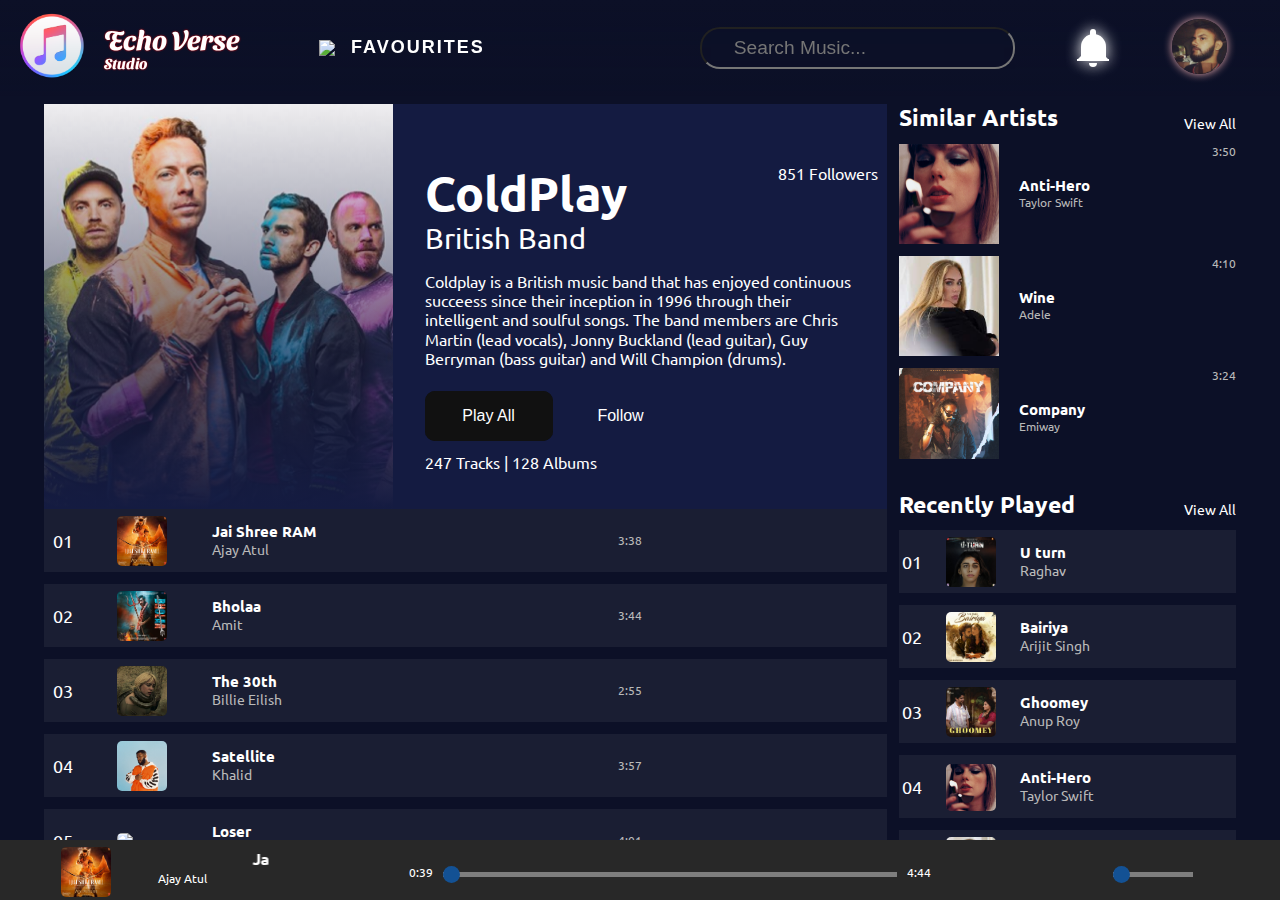
==== commit cb3050f4: "Update SinglePlaylistScreen.html" ====
--- a/SinglePlaylistScreen.html
+++ b/SinglePlaylistScreen.html
@@ -96,6 +96,7 @@
     </nav>
     <!-- Navigation Section End -->
 
+    <!-- Main Content -->
     <main>
         <!-- aside section 1 -->
         <aside class="aside section-1">
@@ -136,8 +137,6 @@
                 </div>
             </div>
 
-             
-             <div class="playlist-items">
                 <!-- playlist item1 -->
                 <div class="playlist-item">
                     <div class="left">
